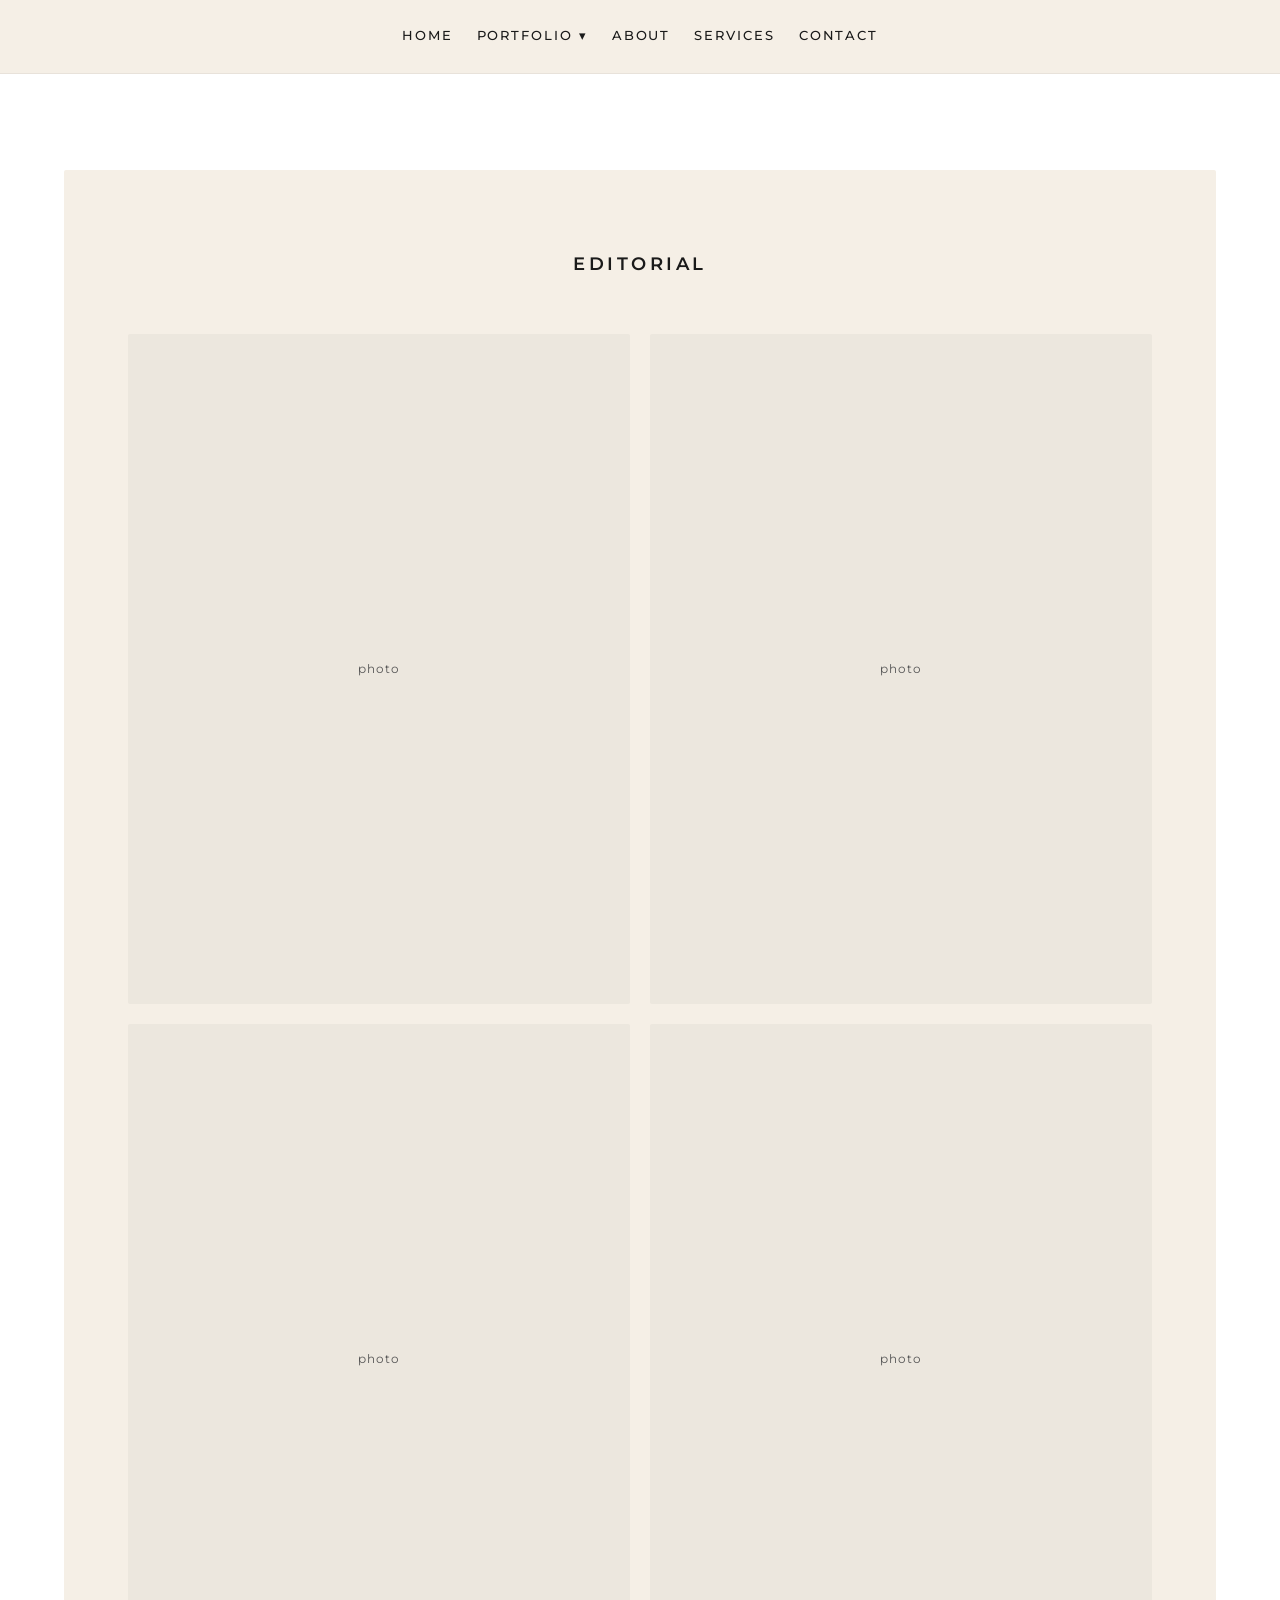
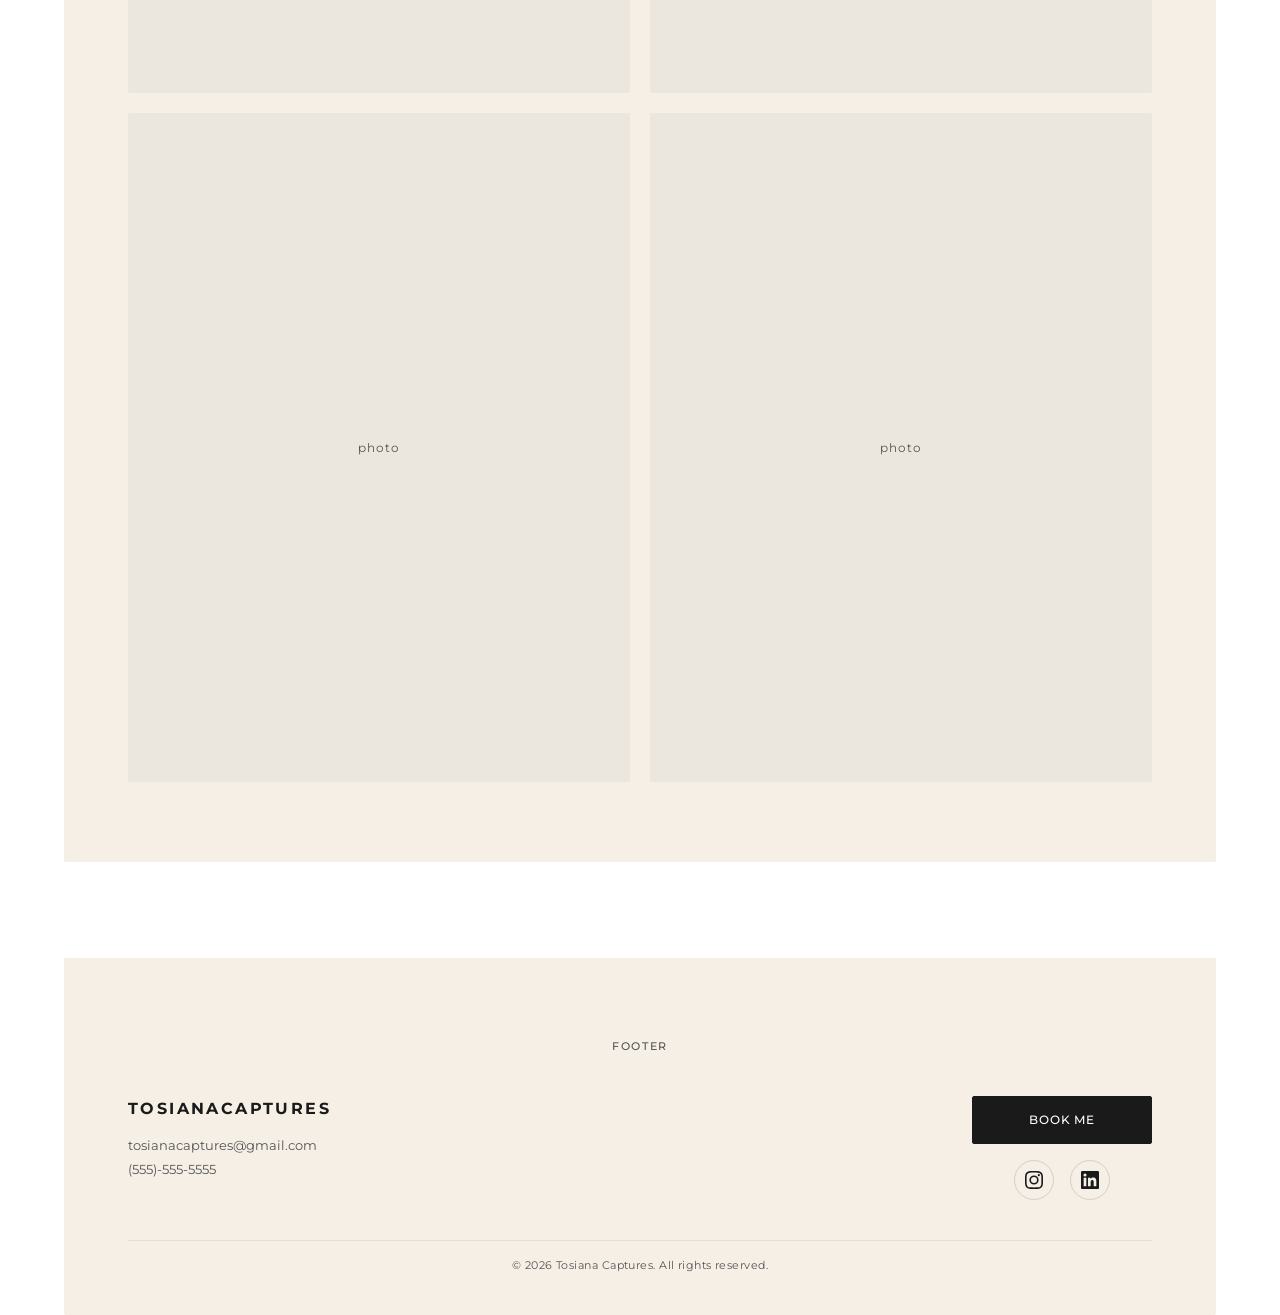
==== editorial.html @ 38234b50 "Split portfolio into category pages and add navigation dropdown" ====
<!DOCTYPE html>
<html lang="en">
<head>
  <meta charset="UTF-8">
  <meta name="viewport" content="width=device-width, initial-scale=1.0">
  <title>Editorial Portfolio — Tosiana Captures</title>
  <link rel="preconnect" href="https://fonts.googleapis.com">
  <link rel="preconnect" href="https://fonts.gstatic.com" crossorigin>
  <link href="https://fonts.googleapis.com/css2?family=Montserrat:wght@300;400;500;600;700&display=swap" rel="stylesheet">
  <link rel="stylesheet" href="styles.css?v=portfolio-pages-1">
  <script src="navigation.js" defer></script>
</head>
<body>

  <!-- Navigation -->
  <nav class="navbar" id="navbar">
    <div class="navbar__inner">
      <button class="navbar__toggle" aria-label="Toggle menu" onclick="document.querySelector('.navbar__links').classList.toggle('is-open')">
        <span></span>
        <span></span>
        <span></span>
      </button>
      <div class="navbar__links">
        <a href="index.html" class="navbar__link">Home</a>
        <div class="navbar__dropdown">
          <button class="navbar__link navbar__portfolio-toggle" type="button" aria-expanded="false" aria-controls="portfolio-menu">Portfolio <span aria-hidden="true">▾</span></button>
          <div class="navbar__submenu" id="portfolio-menu">
            <a href="grad.html">Grad</a>
            <a href="editorial.html" aria-current="page">Editorial</a>
            <a href="events.html">Events</a>
          </div>
        </div>
        <a href="index.html#about" class="navbar__link">About</a>
        <a href="services.html" class="navbar__link">Services</a>
        <a href="index.html#contact" class="navbar__link">Contact</a>
      </div>
    </div>
  </nav>

  <main>
  <!-- Editorial -->
  <section class="section" id="editorial">
    <h2 class="section__title">Editorial</h2>
    <div class="portfolio__grid">
      <div class="portfolio__item">
        <div class="portfolio__placeholder">photo</div>
        <div class="portfolio__overlay">
          <span class="portfolio__overlay-text">View</span>
        </div>
      </div>
      <div class="portfolio__item">
        <div class="portfolio__placeholder">photo</div>
        <div class="portfolio__overlay">
          <span class="portfolio__overlay-text">View</span>
        </div>
      </div>
      <div class="portfolio__item">
        <div class="portfolio__placeholder">photo</div>
        <div class="portfolio__overlay">
          <span class="portfolio__overlay-text">View</span>
        </div>
      </div>
      <div class="portfolio__item">
        <div class="portfolio__placeholder">photo</div>
        <div class="portfolio__overlay">
          <span class="portfolio__overlay-text">View</span>
        </div>
      </div>
      <div class="portfolio__item">
        <div class="portfolio__placeholder">photo</div>
        <div class="portfolio__overlay">
          <span class="portfolio__overlay-text">View</span>
        </div>
      </div>
      <div class="portfolio__item">
        <div class="portfolio__placeholder">photo</div>
        <div class="portfolio__overlay">
          <span class="portfolio__overlay-text">View</span>
        </div>
      </div>
    </div>
  </section>
  </main>

  <!-- Footer -->
  <footer class="footer" id="contact">
    <p class="footer__label">Footer</p>
    <div class="footer__inner">
      <div class="footer__brand">
        <h2>TosianaCaptures</h2>
        <p><a href="mailto:tosianacaptures@gmail.com">tosianacaptures@gmail.com</a></p>
        <p><a href="tel:+15555555555">(555)-555-5555</a></p>
      </div>
      <div class="footer__actions">
        <a class="button booking__button" href="https://cal.com/tosiana-mpanu-mpanu-9acbar">Book Me</a>
        <div class="footer__social">
          <a href="#" aria-label="Instagram">
            <svg viewBox="0 0 24 24" xmlns="http://www.w3.org/2000/svg">
              <path d="M12 2.163c3.204 0 3.584.012 4.85.07 3.252.148 4.771 1.691 4.919 4.919.058 1.265.069 1.645.069 4.849 0 3.205-.012 3.584-.069 4.849-.149 3.225-1.664 4.771-4.919 4.919-1.266.058-1.644.07-4.85.07-3.204 0-3.584-.012-4.849-.07-3.26-.149-4.771-1.699-4.919-4.92-.058-1.265-.07-1.644-.07-4.849 0-3.204.013-3.583.07-4.849.149-3.227 1.664-4.771 4.919-4.919 1.266-.057 1.645-.069 4.849-.069zM12 0C8.741 0 8.333.014 7.053.072 2.695.272.273 2.69.073 7.052.014 8.333 0 8.741 0 12c0 3.259.014 3.668.072 4.948.2 4.358 2.618 6.78 6.98 6.98C8.333 23.986 8.741 24 12 24c3.259 0 3.668-.014 4.948-.072 4.354-.2 6.782-2.618 6.979-6.98.059-1.28.073-1.689.073-4.948 0-3.259-.014-3.667-.072-4.947-.196-4.354-2.617-6.78-6.979-6.98C15.668.014 15.259 0 12 0zm0 5.838a6.162 6.162 0 100 12.324 6.162 6.162 0 000-12.324zM12 16a4 4 0 110-8 4 4 0 010 8zm6.406-11.845a1.44 1.44 0 100 2.881 1.44 1.44 0 000-2.881z"/>
            </svg>
          </a>
          <a href="#" aria-label="LinkedIn">
            <svg viewBox="0 0 24 24" xmlns="http://www.w3.org/2000/svg">
              <path d="M20.447 20.452h-3.554v-5.569c0-1.328-.027-3.037-1.852-3.037-1.853 0-2.136 1.445-2.136 2.939v5.667H9.351V9h3.414v1.561h.046c.477-.9 1.637-1.85 3.37-1.85 3.601 0 4.267 2.37 4.267 5.455v6.286zM5.337 7.433a2.062 2.062 0 01-2.063-2.065 2.064 2.064 0 112.063 2.065zm1.782 13.019H3.555V9h3.564v11.452zM22.225 0H1.771C.792 0 0 .774 0 1.729v20.542C0 23.227.792 24 1.771 24h20.451C23.2 24 24 23.227 24 22.271V1.729C24 .774 23.2 0 22.222 0h.003z"/>
            </svg>
          </a>
        </div>
      </div>
    </div>
    <div class="footer__bottom">
      <p>&copy; 2026 Tosiana Captures. All rights reserved.</p>
    </div>
  </footer>

</body>
</html>
---- styles.css ----
*, *::before, *::after {
  margin: 0;
  padding: 0;
  box-sizing: border-box;
}

:root {
  --bg-white: #FFFFFF;
  --bg-warm: #F5EFE6;
  --text-primary: #1A1A1A;
  --text-secondary: #555555;

  /* 8px-based spacing scale in rem for accessibility */
  --spacing-xs: 0.5rem;    /* 8px */
  --spacing-sm: 1rem;      /* 16px */
  --spacing-md: 1.5rem;    /* 24px */
  --spacing-lg: 2.5rem;    /* 40px */
  --spacing-xl: 5rem;      /* 80px — section internal padding */
  --spacing-2xl: 6rem;     /* 96px — between-section gap */
  --spacing-3xl: 8rem;     /* 128px — hero-level breathing room */

  --max-width: 1200px;
  --container-pad: 5%;     /* responsive horizontal gutter */
  --radius: 2px;
}

html {
  scroll-behavior: smooth;
}

body {
  font-family: 'Montserrat', sans-serif;
  color: var(--text-primary);
  background-color: var(--bg-white);
  line-height: 1.6;
  -webkit-font-smoothing: antialiased;
}

img, svg, video {
  max-width: 100%;
  display: block;
}

/* ── Navigation ── */

.navbar {
  position: sticky;
  top: 0;
  z-index: 100;
  background-color: var(--bg-warm);
  border-bottom: 1px solid rgba(26, 26, 26, 0.06);
}

.navbar__inner {
  max-width: var(--max-width);
  margin: 0 auto;
  padding: 1.25rem var(--container-pad);
  display: flex;
  align-items: center;
  justify-content: center;
  gap: 3rem;
}

.navbar__link {
  font-family: 'Montserrat', sans-serif;
  font-size: 0.8rem;
  font-weight: 500;
  letter-spacing: 0.15em;
  text-transform: uppercase;
  text-decoration: none;
  color: var(--text-primary);
  padding: 0.5em 0;
  position: relative;
  transition: opacity 0.3s ease;
}

.navbar__link::after {
  content: '';
  position: absolute;
  bottom: 0;
  left: 0;
  width: 0;
  height: 1px;
  background-color: var(--text-primary);
  transition: width 0.3s ease;
}

.navbar__link:hover::after {
  width: 100%;
}

.navbar__link:hover {
  opacity: 0.7;
}

.navbar__dropdown {
  position: relative;
}

.navbar__portfolio-toggle {
  background: none;
  border: 0;
  cursor: pointer;
  line-height: inherit;
}

.navbar__submenu {
  display: none;
  position: absolute;
  top: 100%;
  left: -1rem;
  min-width: 180px;
  padding: 0.5rem;
  background: var(--bg-warm);
  border: 1px solid rgba(26, 26, 26, 0.06);
  box-shadow: 0 8px 16px rgba(26, 26, 26, 0.08);
}

.navbar__dropdown:has([aria-expanded="true"]) .navbar__submenu {
  display: flex;
  flex-direction: column;
}

.navbar__submenu a,
.portfolio-categories a {
  display: block;
  padding: 0.75rem 1rem;
  color: var(--text-primary);
  text-decoration: none;
  font-size: 0.8rem;
  letter-spacing: 0.15em;
  text-transform: uppercase;
}

.navbar__submenu a:hover,
.navbar__submenu a:focus-visible,
.navbar__submenu a[aria-current="page"],
.portfolio-categories a:hover {
  background: var(--bg-white);
}

.portfolio-categories {
  display: flex;
  flex-wrap: wrap;
  justify-content: center;
  gap: 1rem;
}

.portfolio-categories a {
  border: 1px solid var(--text-secondary);
}

@media (max-width: 768px) {
  .navbar__submenu {
    position: static;
    box-shadow: none;
    border: 0;
    padding-left: 1rem;
  }
}

.navbar__toggle {
  display: none;
  background: none;
  border: none;
  cursor: pointer;
  padding: var(--spacing-xs);
}

.navbar__toggle span {
  display: block;
  width: 24px;
  height: 2px;
  background-color: var(--text-primary);
  margin: 5px 0;
  transition: transform 0.3s ease, opacity 0.3s ease;
}

/* ── Page Header ── */

.page-header {
  max-width: var(--max-width);
  width: 90%;
  margin: 0 auto;
  padding: var(--spacing-3xl) var(--container-pad) var(--spacing-lg);
  text-align: center;
}

.page-header__title {
  font-family: 'Montserrat', sans-serif;
  font-size: 2rem;
  font-weight: 700;
  letter-spacing: 0.2em;
  text-transform: uppercase;
  color: var(--text-primary);
}

/* ── Section Shared ── */

.section {
  background-color: var(--bg-warm);
  padding: var(--spacing-xl) var(--container-pad);
  margin: var(--spacing-2xl) auto;
  max-width: var(--max-width);
  width: 90%;
  border-radius: var(--radius);
}

.section:first-of-type {
  margin-top: var(--spacing-2xl);
}

.section__title {
  font-family: 'Montserrat', sans-serif;
  font-size: 1.1rem;
  font-weight: 600;
  letter-spacing: 0.2em;
  text-transform: uppercase;
  text-align: center;
  margin-bottom: 3.5rem;
  color: var(--text-primary);
}

/* ── Portfolio ── */

.portfolio__grid {
  display: grid;
  grid-template-columns: repeat(2, 1fr);
  gap: 1.25rem;
}

.portfolio__item {
  position: relative;
  aspect-ratio: 3 / 4;
  background-color: rgba(26, 26, 26, 0.04);
  border-radius: var(--radius);
  overflow: hidden;
  cursor: pointer;
  transition: transform 0.3s ease, box-shadow 0.3s ease;
}

.portfolio__item:hover {
  transform: translateY(-4px);
  box-shadow: 0 12px 32px rgba(26, 26, 26, 0.1);
}

.portfolio__placeholder {
  width: 100%;
  height: 100%;
  display: flex;
  align-items: center;
  justify-content: center;
  font-family: 'Montserrat', sans-serif;
  font-size: 0.75rem;
  font-weight: 400;
  letter-spacing: 0.08em;
  color: var(--text-secondary);
  text-transform: lowercase;
}

.portfolio__item img {
  width: 100%;
  height: 100%;
  object-fit: cover;
  display: block;
}

.portfolio__overlay {
  position: absolute;
  inset: 0;
  background: linear-gradient(to top, rgba(26, 26, 26, 0.5) 0%, transparent 50%);
  opacity: 0;
  transition: opacity 0.3s ease;
  display: flex;
  align-items: flex-end;
  padding: var(--spacing-md);
}

.portfolio__item:hover .portfolio__overlay {
  opacity: 1;
}

.portfolio__overlay-text {
  font-family: 'Montserrat', sans-serif;
  font-size: 0.7rem;
  font-weight: 500;
  letter-spacing: 0.12em;
  text-transform: uppercase;
  color: #FFFFFF;
}

/* ── About ── */

.about__content {
  display: grid;
  grid-template-columns: minmax(0, 1fr);
  gap: var(--spacing-lg);
  align-items: center;
  justify-items: center;
  text-align: center;
}

.about__text {
  max-width: 640px;
}

.about__text h3 {
  font-family: 'Montserrat', sans-serif;
  font-size: 1rem;
  font-weight: 600;
  letter-spacing: 0.15em;
  text-transform: uppercase;
  margin-bottom: 1.5em;
  color: var(--text-primary);
}

.about__text p {
  font-family: 'Montserrat', sans-serif;
  font-size: 0.9rem;
  font-weight: 300;
  line-height: 1.9;
  color: var(--text-secondary);
  margin-bottom: 1.25em;
}

.about__text p:last-child {
  margin-bottom: 0;
}

.about__photo {
  min-width: 0;
  width: 100%;
  order: -1;
  display: flex;
  justify-content: center;
  align-items: center;
}

.about__photo-frame {
  width: 280px;
  max-width: 100%;
  aspect-ratio: 1;
  border-radius: 50%;
  background-color: rgba(26, 26, 26, 0.04);
  border: 1px solid rgba(26, 26, 26, 0.08);
  display: flex;
  align-items: center;
  justify-content: center;
  overflow: hidden;
}

.about__photo-frame span {
  font-family: 'Montserrat', sans-serif;
  font-size: 0.75rem;
  font-weight: 400;
  letter-spacing: 0.08em;
  color: var(--text-secondary);
}

.about__photo-frame img {
  width: 100%;
  height: 100%;
  object-fit: cover;
  object-position: 43% center;
}

/* ── Services ── */

.services__grid {
  display: grid;
  grid-template-columns: repeat(3, 1fr);
  gap: var(--spacing-md);
}

.service-card {
  background-color: rgba(255, 255, 255, 0.6);
  border-radius: var(--radius);
  overflow: hidden;
  transition: transform 0.3s ease, box-shadow 0.3s ease;
}

.service-card:hover {
  transform: translateY(-4px);
  box-shadow: 0 8px 24px rgba(26, 26, 26, 0.08);
}

.service-card__image {
  width: 100%;
  aspect-ratio: 4 / 5;
  background-color: rgba(26, 26, 26, 0.04);
  display: flex;
  align-items: center;
  justify-content: center;
}

.service-card__image img {
  width: 100%;
  height: 100%;
  object-fit: cover;
  display: block;
}

.service-card__body {
  padding: 1.25rem 1.25rem 1.75rem;
}

.service-card__title {
  font-family: 'Montserrat', sans-serif;
  font-size: 0.75rem;
  font-weight: 600;
  letter-spacing: 0.12em;
  text-transform: uppercase;
  color: var(--text-primary);
  margin-bottom: 0.6em;
}

.service-card__desc {
  font-family: 'Montserrat', sans-serif;
  font-size: 0.78rem;
  font-weight: 300;
  line-height: 1.7;
  color: var(--text-secondary);
}

/* ── Footer ── */

.footer {
  background-color: var(--bg-warm);
  margin: var(--spacing-2xl) auto 0;
  padding: var(--spacing-xl) var(--container-pad) var(--spacing-lg);
  max-width: var(--max-width);
  width: 90%;
  border-radius: var(--radius);
}

.footer__label {
  font-family: 'Montserrat', sans-serif;
  font-size: 0.7rem;
  font-weight: 500;
  letter-spacing: 0.15em;
  text-transform: uppercase;
  text-align: center;
  color: var(--text-secondary);
  margin-bottom: var(--spacing-lg);
}

.footer__inner {
  display: flex;
  justify-content: space-between;
  align-items: flex-start;
  flex-wrap: wrap;
  gap: var(--spacing-lg);
}

.footer__brand h2 {
  font-family: 'Montserrat', sans-serif;
  font-size: 1rem;
  font-weight: 700;
  letter-spacing: 0.15em;
  text-transform: uppercase;
  color: var(--text-primary);
  margin-bottom: 0.75em;
}

.footer__brand p {
  font-family: 'Montserrat', sans-serif;
  font-size: 0.8rem;
  font-weight: 400;
  color: var(--text-secondary);
  line-height: 1.9;
}

.footer__brand a {
  color: var(--text-secondary);
  text-decoration: none;
  transition: color 0.3s ease;
}

.footer__brand a:hover {
  color: var(--text-primary);
}

.footer__actions {
  display: flex;
  flex-direction: column;
  align-items: center;
  gap: var(--spacing-sm);
}

.footer__social {
  display: flex;
  gap: var(--spacing-sm);
  align-items: center;
}

.footer__social a {
  display: flex;
  align-items: center;
  justify-content: center;
  width: 2.5rem;
  height: 2.5rem;
  border-radius: 50%;
  border: 1px solid rgba(26, 26, 26, 0.15);
  color: var(--text-primary);
  text-decoration: none;
  transition: background-color 0.3s ease, border-color 0.3s ease;
}

.footer__social a:hover {
  background-color: rgba(26, 26, 26, 0.06);
  border-color: rgba(26, 26, 26, 0.3);
}

.footer__social svg {
  width: 1.125rem;
  height: 1.125rem;
  fill: var(--text-primary);
}

.footer__bottom {
  text-align: center;
  margin-top: var(--spacing-lg);
  padding-top: var(--spacing-sm);
  border-top: 1px solid rgba(26, 26, 26, 0.08);
}

.footer__bottom p {
  font-family: 'Montserrat', sans-serif;
  font-size: 0.7rem;
  font-weight: 400;
  color: var(--text-secondary);
  letter-spacing: 0.04em;
}

/* Pricing uses the shared service-card shell and existing design tokens. */
.pricing-intro {
  max-width: 640px;
  margin: var(--spacing-md) auto 0;
  color: var(--text-secondary);
}

.pricing-grid {
  display: grid;
  grid-template-columns: repeat(2, minmax(0, 1fr));
  gap: var(--spacing-md);
}

.pricing-card {
  display: flex;
  flex-direction: column;
  min-width: 0;
  padding: var(--spacing-lg);
  overflow-wrap: anywhere;
}

.pricing-card__photo {
  display: block;
  width: 100%;
  height: auto;
  border-radius: var(--radius);
  margin-bottom: var(--spacing-md);
}

.pricing-card__title {
  font-size: 0.95rem;
}

#headshots .pricing-grid {
  grid-template-columns: minmax(0, 1fr);
  justify-items: center;
}

#headshots .pricing-card {
  width: 100%;
  max-width: 494px;
  text-align: center;
  align-items: center;
}

#headshots .pricing-card__inclusions {
  list-style-position: inside;
  padding-left: 0;
}

.pricing-card__summary {
  display: flex;
  flex-wrap: wrap;
  align-items: baseline;
  gap: var(--spacing-xs) var(--spacing-sm);
  margin: var(--spacing-sm) 0;
}

.pricing-card__price {
  font-size: 1.8rem;
  font-weight: 600;
}

.pricing-card__unit {
  font-size: 1rem;
  font-weight: 500;
}

.pricing-card__duration,
.pricing-card__studio,
.pricing-card__inclusions {
  font-size: 0.9rem;
  color: var(--text-secondary);
}

.pricing-card__description {
  font-size: 0.9rem;
}

.pricing-card__includes-label {
  margin-top: var(--spacing-md);
  font-size: 0.9rem;
  font-weight: 600;
}

.pricing-card__includes-label + .pricing-card__inclusions {
  margin-top: var(--spacing-xs);
}

.pricing-notes p {
  color: var(--text-secondary);
  font-size: 0.9rem;
}

.pricing-notes p + p {
  margin-top: var(--spacing-sm);
}

.pricing-card__inclusions {
  padding-left: 1.25rem;
  margin: var(--spacing-md) 0;
}

.pricing-card__inclusions li + li {
  margin-top: var(--spacing-xs);
}

.pricing-card__studio {
  margin-bottom: var(--spacing-md);
}

.button {
  display: inline-flex;
  align-items: center;
  justify-content: center;
  min-height: 44px;
  padding: 0.85rem 1.1rem;
  border: 1px solid var(--text-primary);
  border-radius: var(--radius);
  color: var(--text-primary);
  background: transparent;
  font: 500 0.75rem/1.5 'Montserrat', sans-serif;
  letter-spacing: 0.08em;
  text-align: center;
  text-decoration: none;
  text-transform: uppercase;
}

.button:hover {
  color: var(--bg-white);
  background: var(--text-primary);
}

.button:focus-visible,
.pricing-page a:focus-visible,
.pricing-page button:focus-visible {
  outline: 2px solid var(--text-primary);
  outline-offset: 4px;
}

.booking__button {
  min-width: 180px;
  min-height: 48px;
  font-family: inherit;
  color: var(--bg-white);
  background: var(--text-primary);
  cursor: pointer;
  transition: background-color 180ms ease, color 180ms ease, transform 180ms ease, box-shadow 180ms ease;
}

.booking__button:hover {
  color: var(--text-primary);
  background: var(--bg-white);
  transform: translateY(-3px);
  box-shadow: 0 8px 20px rgba(26, 26, 26, 0.15);
}

.booking__button:active {
  transform: translateY(0);
}

@media (prefers-reduced-motion: reduce) {
  .booking__button {
    transition: none;
  }

  .booking__button:hover {
    transform: none;
  }
}

.pricing-card__inquiry {
  margin-top: auto;
}

.pricing-page .section,
.pricing-page .footer {
  scroll-margin-top: 6rem;
}

@media (min-width: 769px) {
  .navbar__links {
    display: flex;
    flex-wrap: wrap;
    justify-content: center;
    gap: var(--spacing-md);
  }
}

@media (max-width: 768px) {
  .pricing-grid {
    grid-template-columns: minmax(0, 1fr);
  }

  .pricing-card {
    padding: var(--spacing-md);
  }

  .pricing-page .page-header__title {
    font-size: 1.5rem;
    letter-spacing: 0.12em;
  }
}

/* ── Responsive: Tablet ── */

@media (max-width: 1024px) {
  .services__grid {
    grid-template-columns: repeat(2, 1fr);
  }
}

/* ── Responsive: Mobile ── */

@media (max-width: 768px) {
  :root {
    --spacing-xl: 3.5rem;
    --spacing-2xl: 3.5rem;
  }

  .navbar__inner {
    justify-content: space-between;
    padding: 1rem var(--container-pad);
  }

  .navbar__toggle {
    display: block;
  }

  .navbar__links {
    display: none;
    flex-direction: column;
    position: absolute;
    top: 100%;
    left: 0;
    right: 0;
    background-color: var(--bg-warm);
    padding: var(--spacing-sm) var(--container-pad) var(--spacing-md);
    border-bottom: 1px solid rgba(26, 26, 26, 0.06);
    gap: 0.25rem;
  }

  .navbar__links.is-open {
    display: flex;
  }

  .navbar__link {
    padding: 0.6em 0;
  }

  .section {
    width: 92%;
  }

  .section__title {
    margin-bottom: 2.5rem;
  }

  .portfolio__grid {
    grid-template-columns: repeat(2, 1fr);
    gap: 0.75rem;
  }

  .about__content {
    grid-template-columns: minmax(0, 1fr);
    text-align: center;
    gap: var(--spacing-lg);
  }

  .about__photo {
    order: -1;
  }

  .about__photo-frame {
    width: 220px;
  }

  .services__grid {
    grid-template-columns: repeat(2, 1fr);
    gap: var(--spacing-sm);
  }

  .footer {
    width: 92%;
  }

  .footer__inner {
    flex-direction: column;
    align-items: center;
    text-align: center;
  }
}

/* ── Responsive: Small Mobile ── */

@media (max-width: 480px) {
  :root {
    --spacing-xl: 2.5rem;
    --spacing-2xl: 2.5rem;
  }

  .section {
    width: 95%;
  }

  .footer {
    width: 95%;
  }

  .section__title {
    margin-bottom: 2rem;
  }

  .portfolio__grid {
    grid-template-columns: 1fr 1fr;
    gap: 0.5rem;
  }

  .services__grid {
    grid-template-columns: 1fr;
  }

  .service-card__body {
    padding: 1rem 1rem 1.25rem;
  }
}
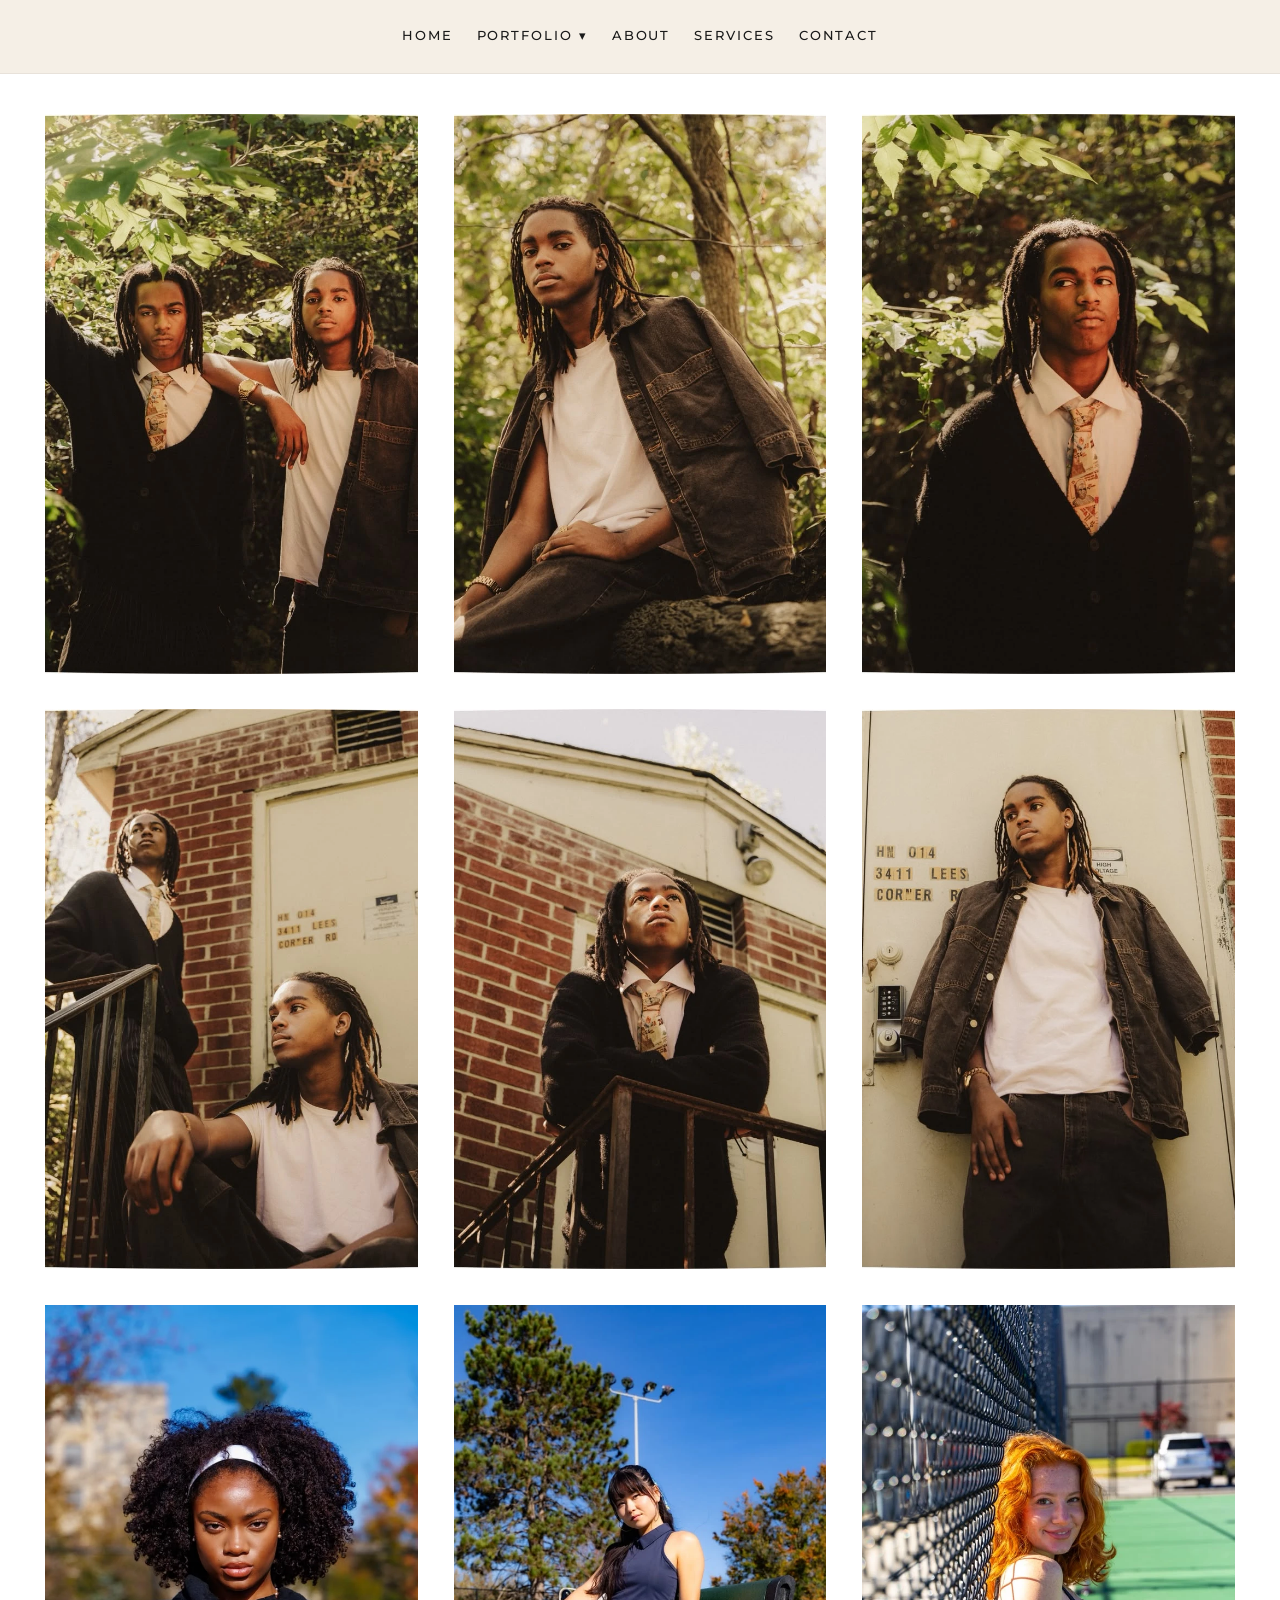
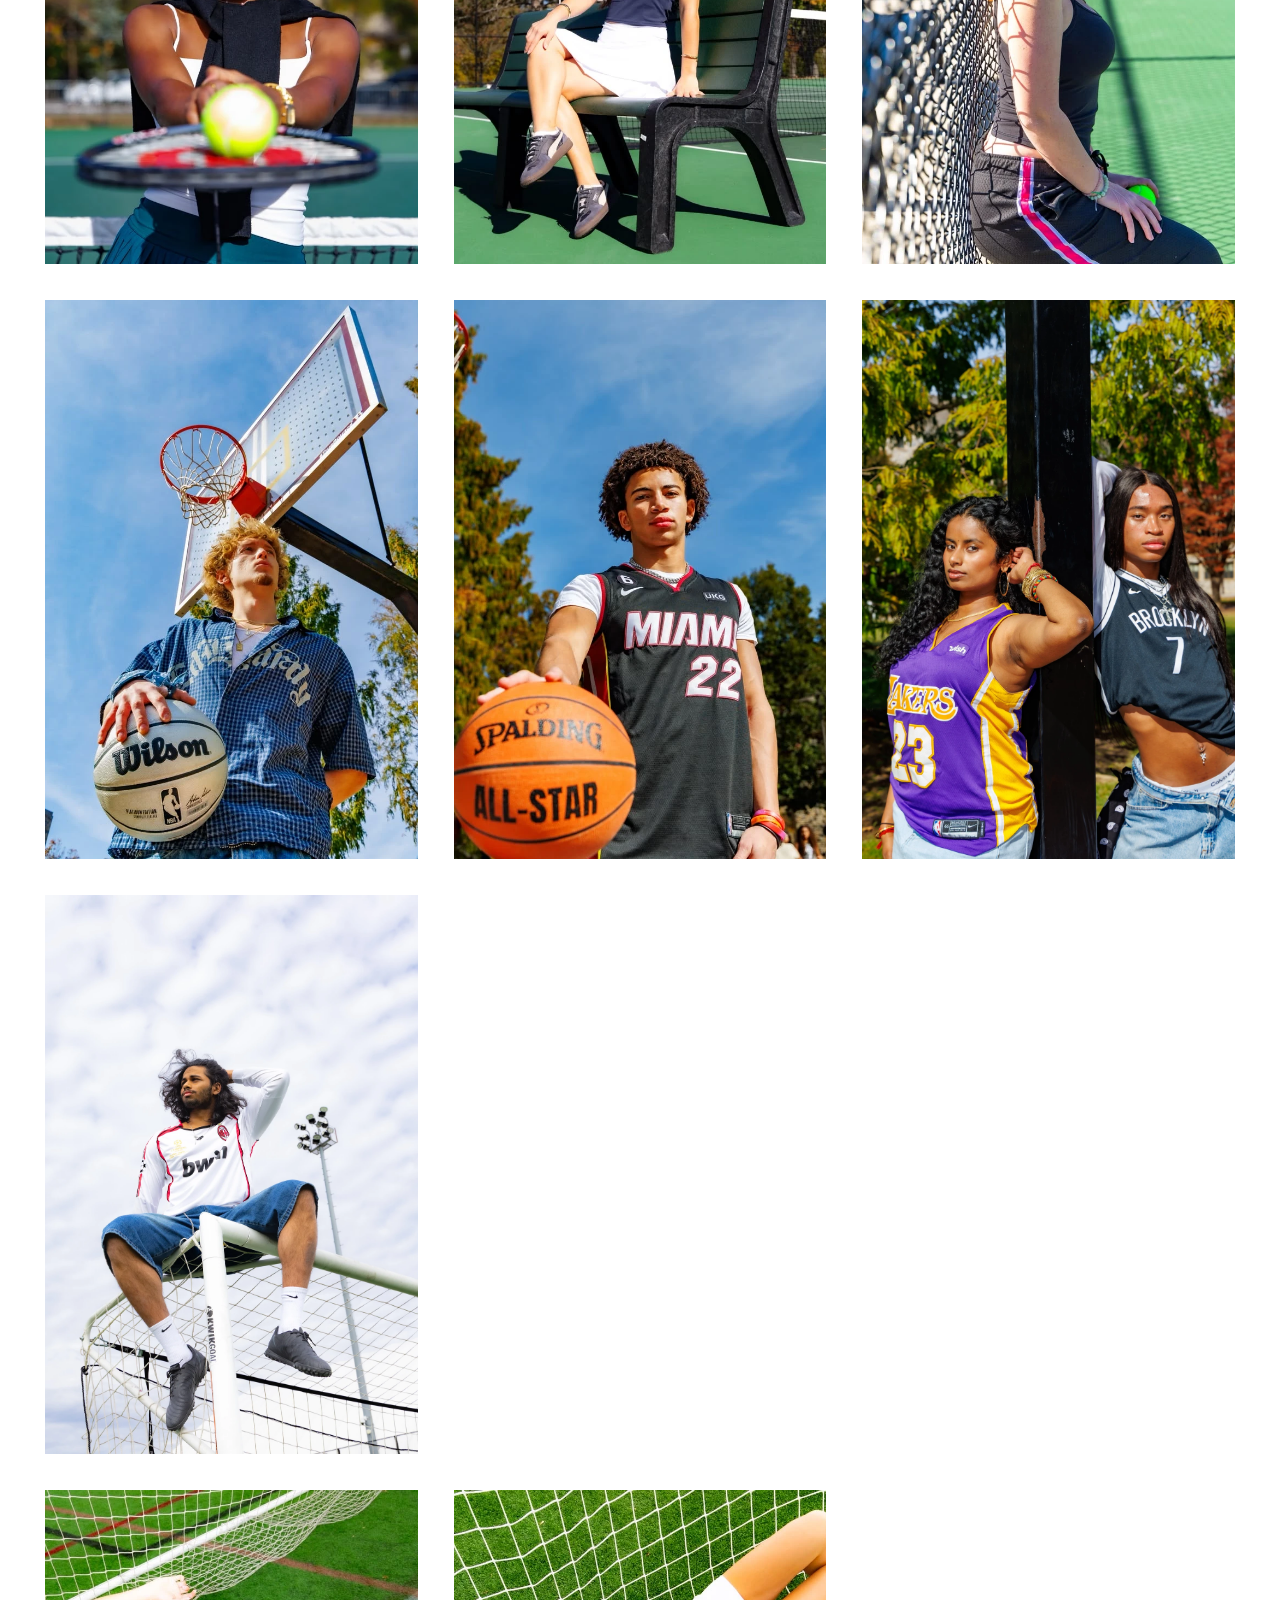
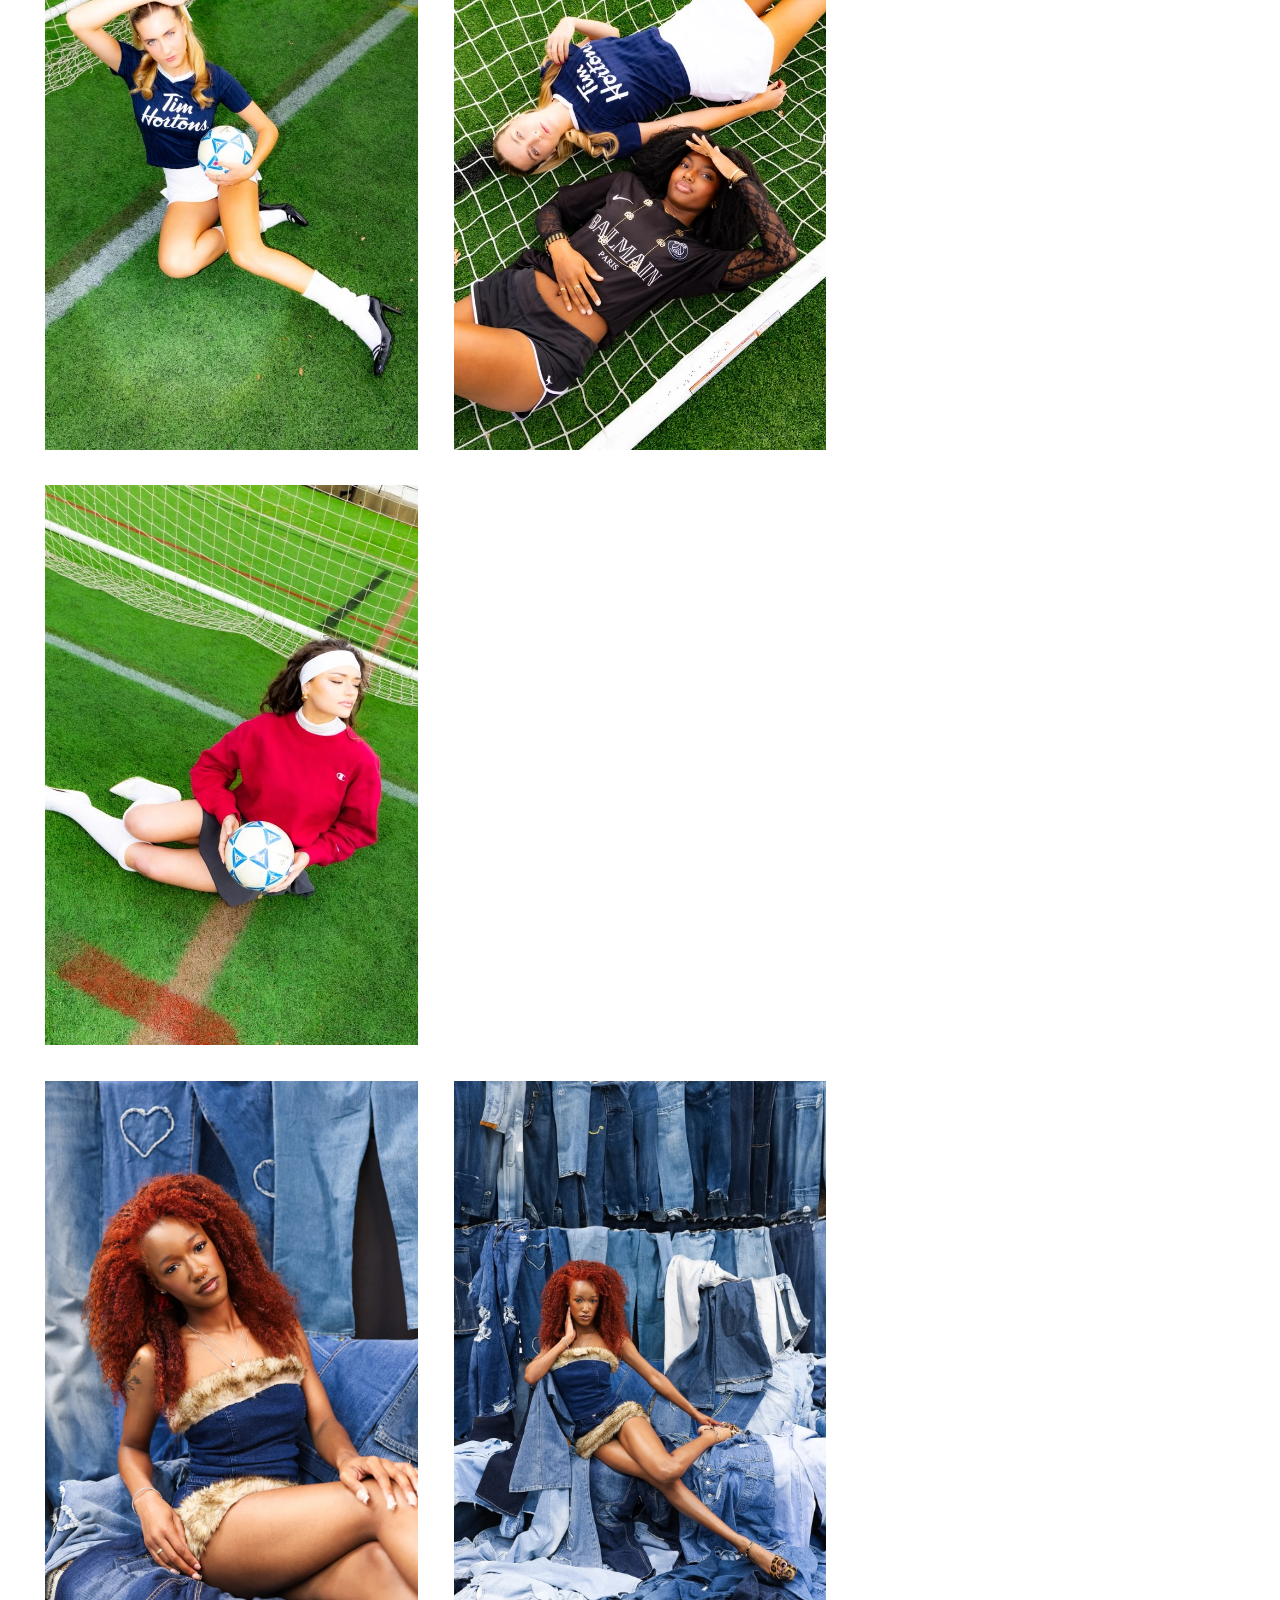
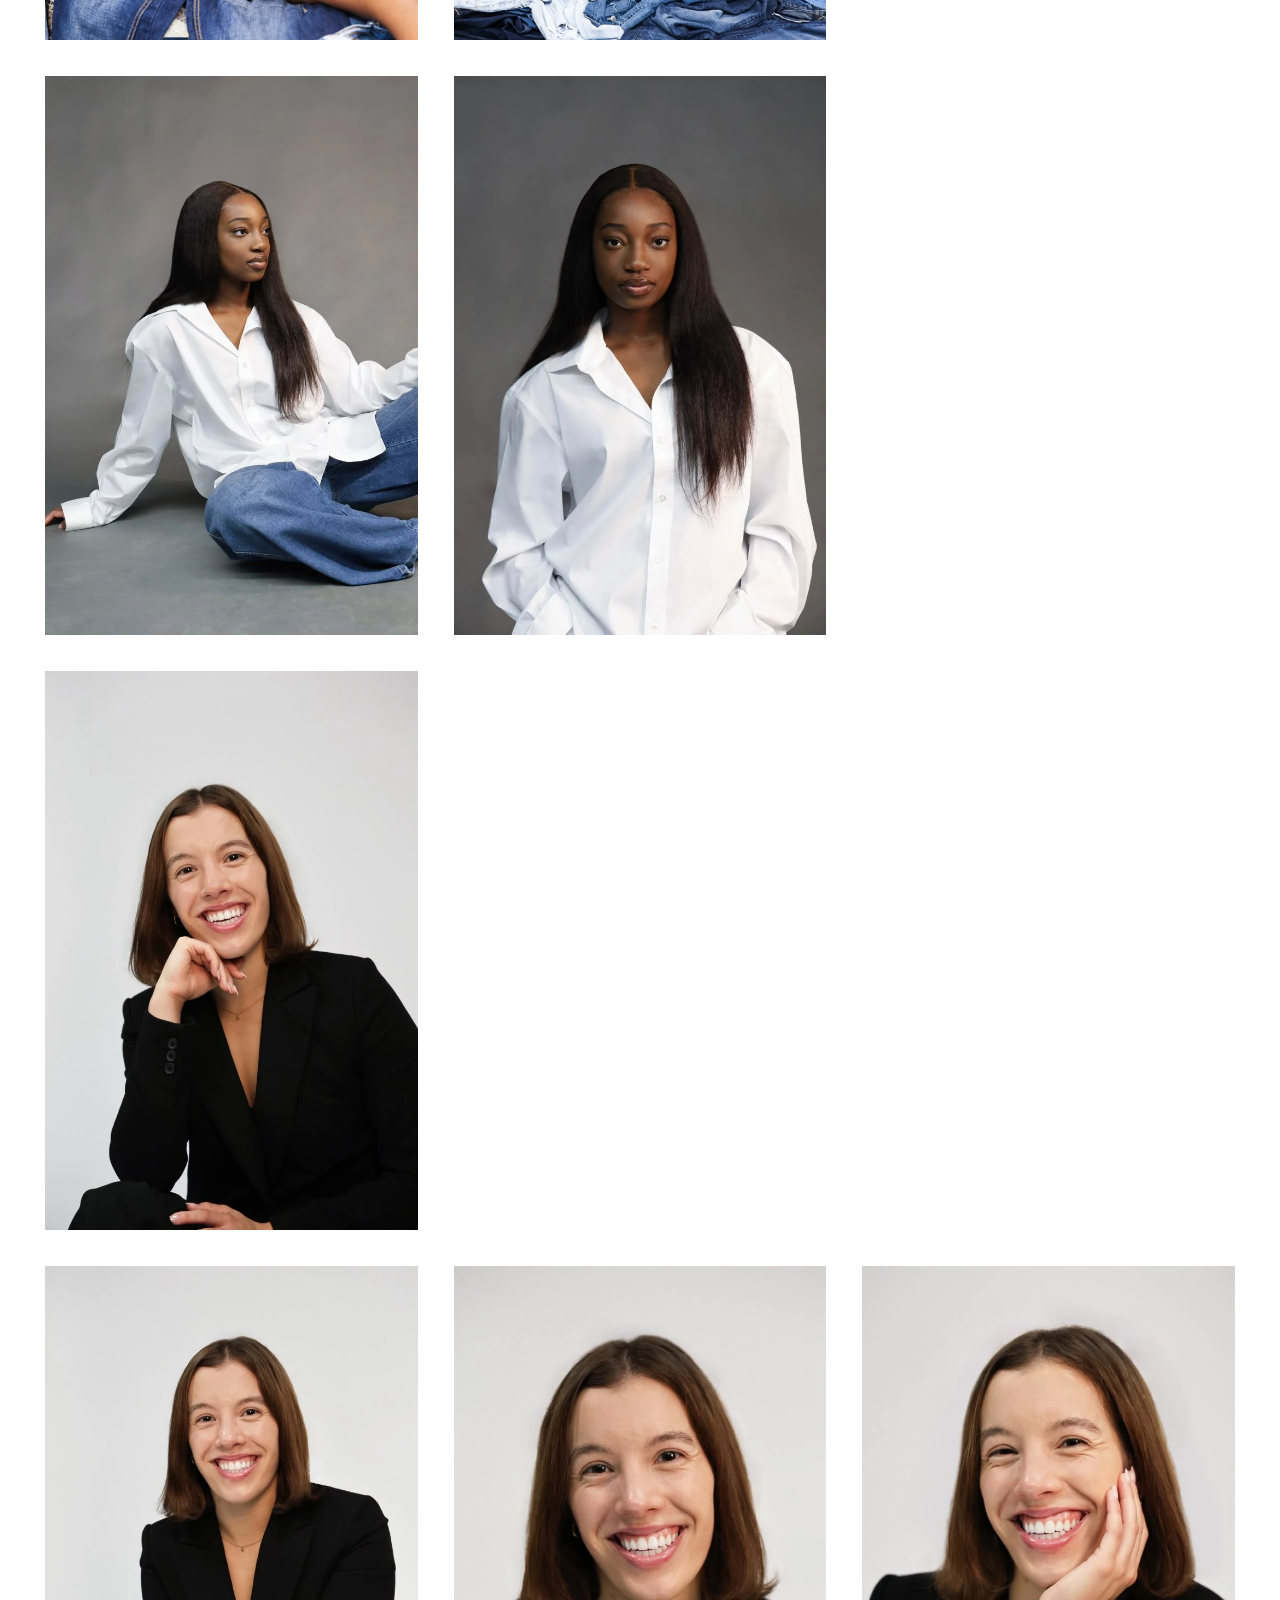
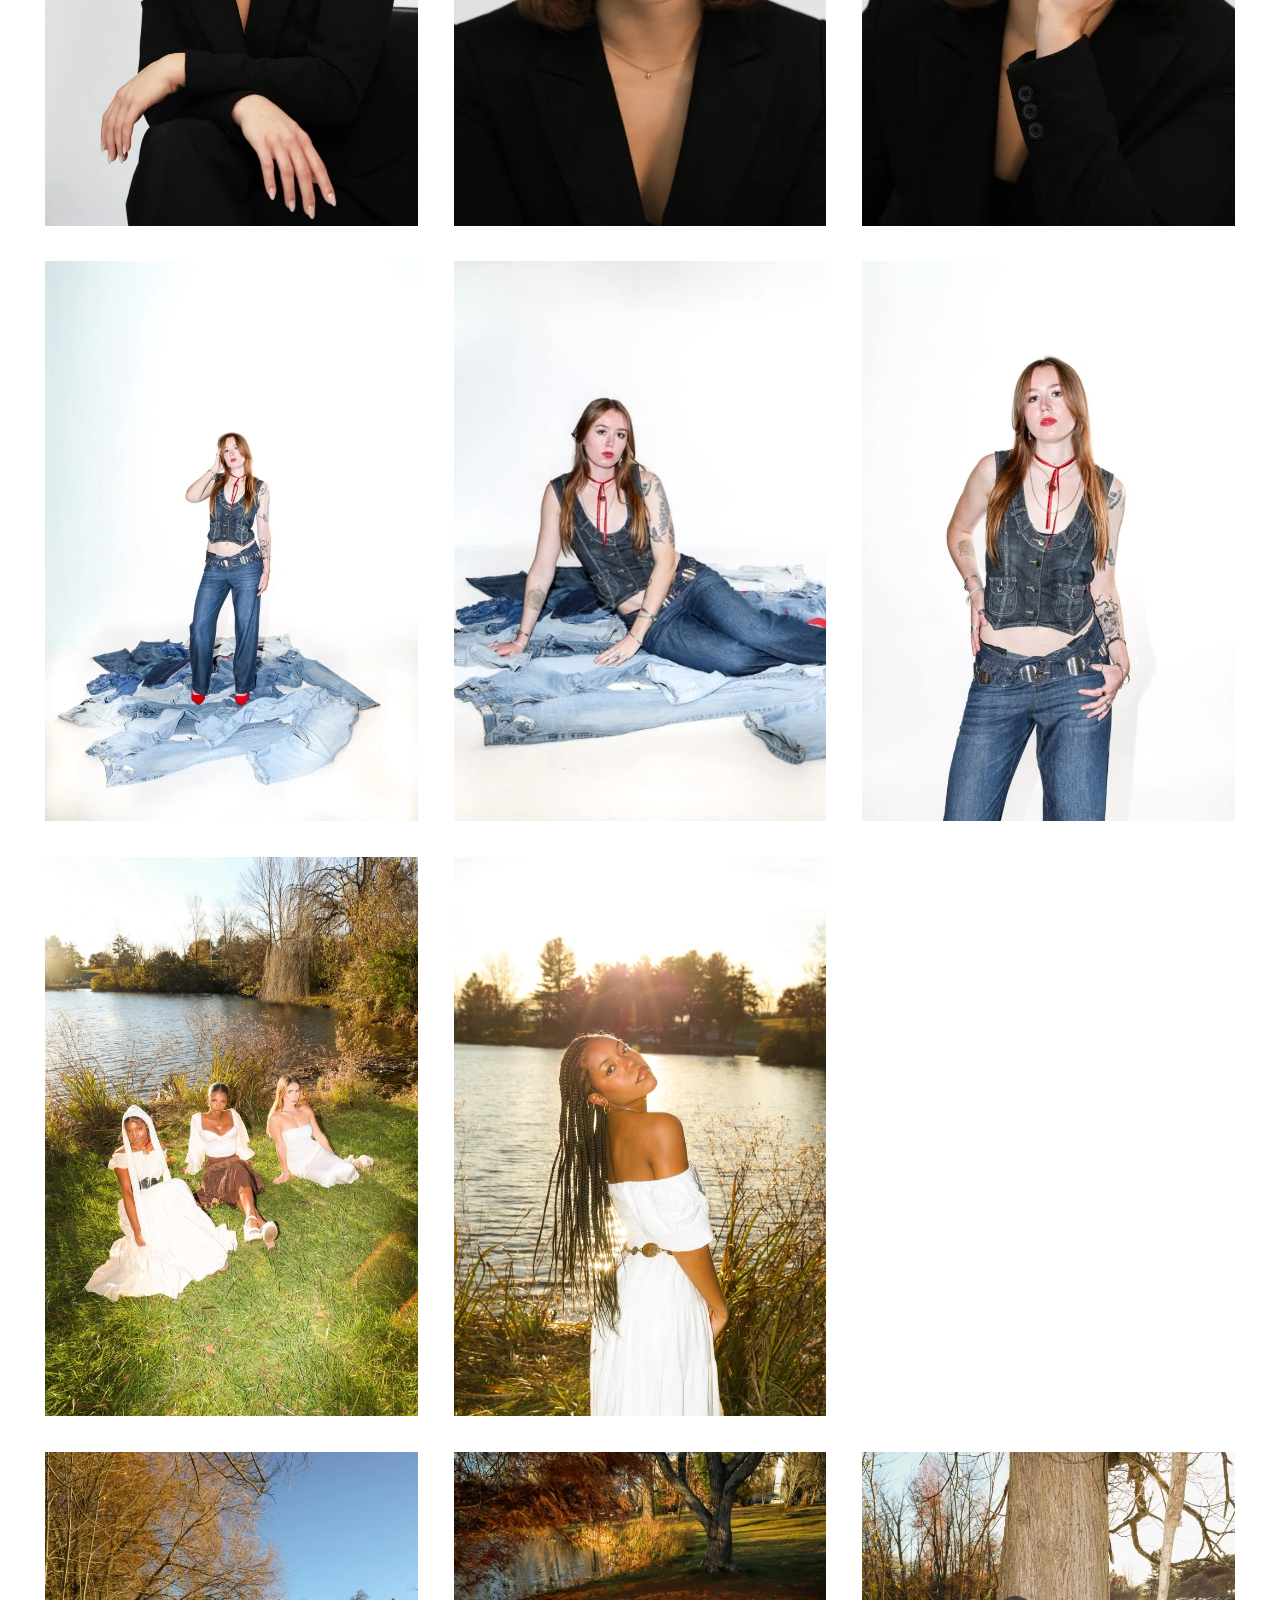
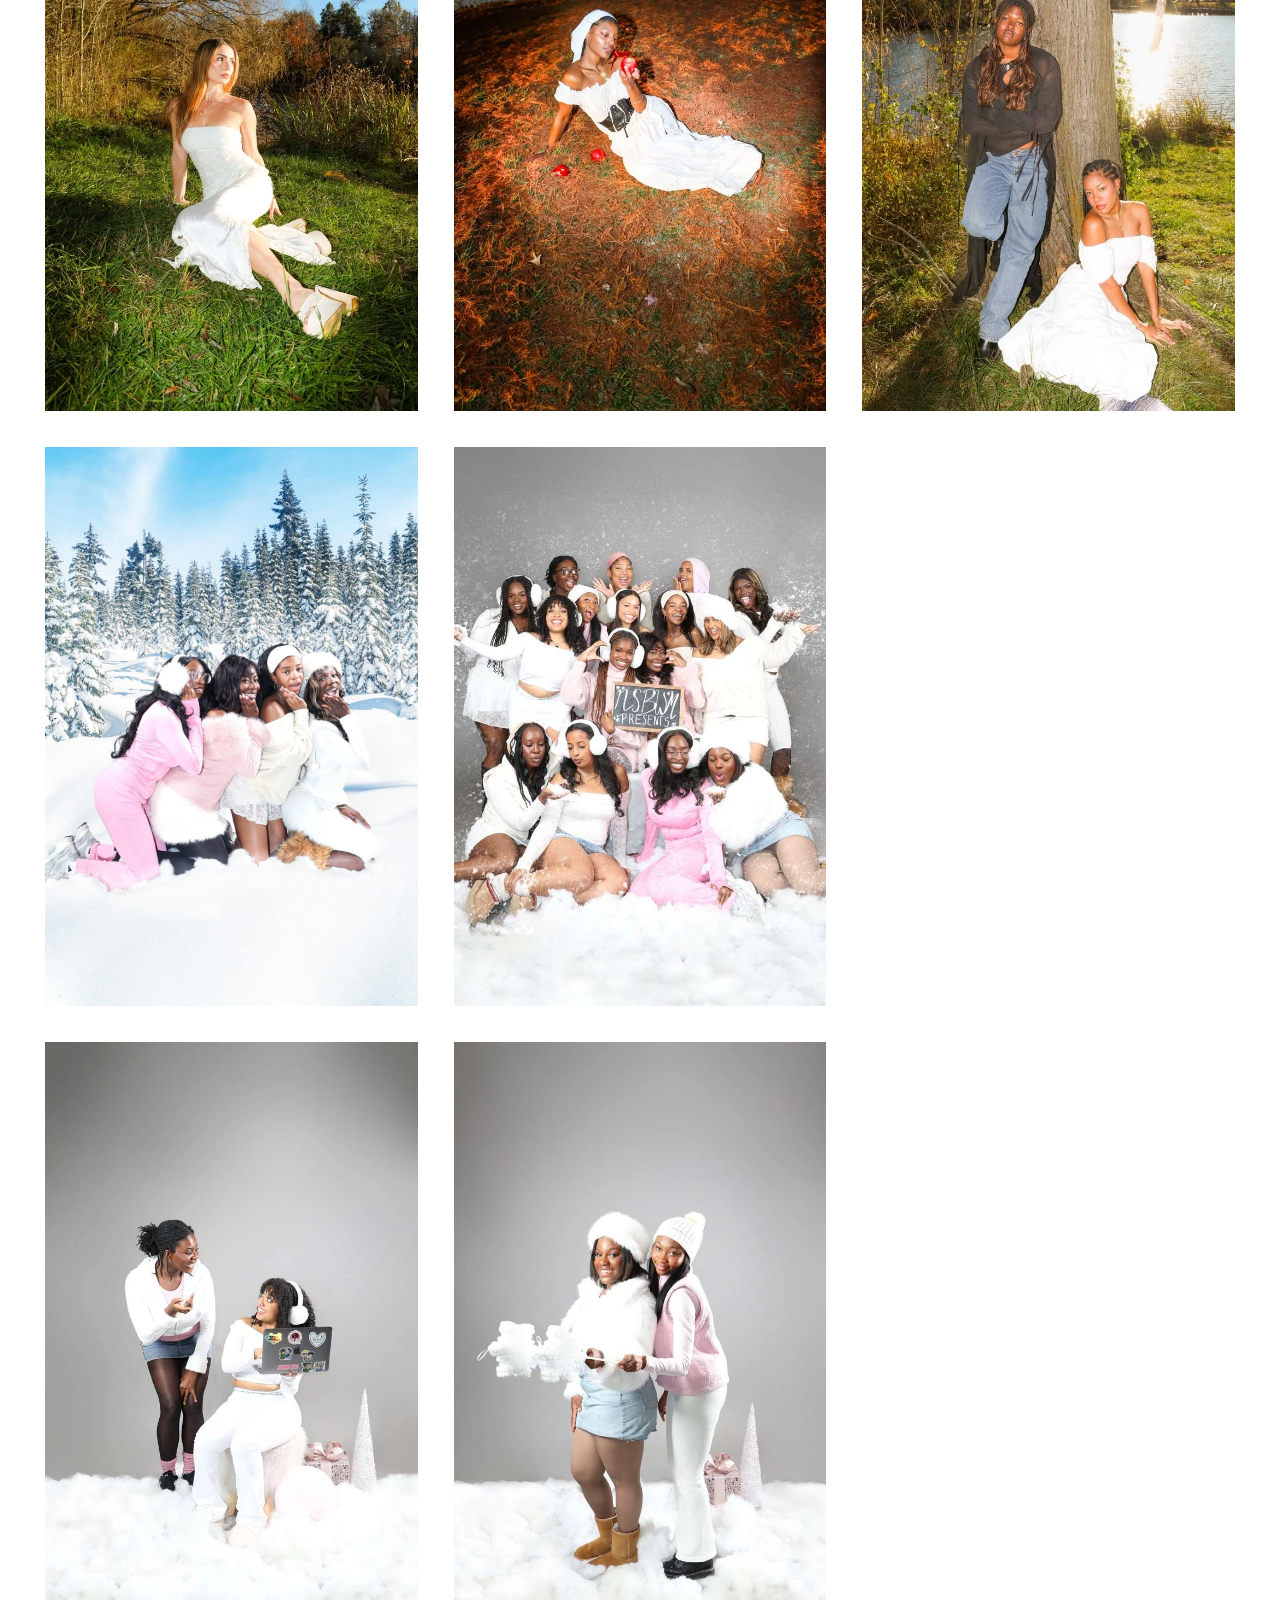
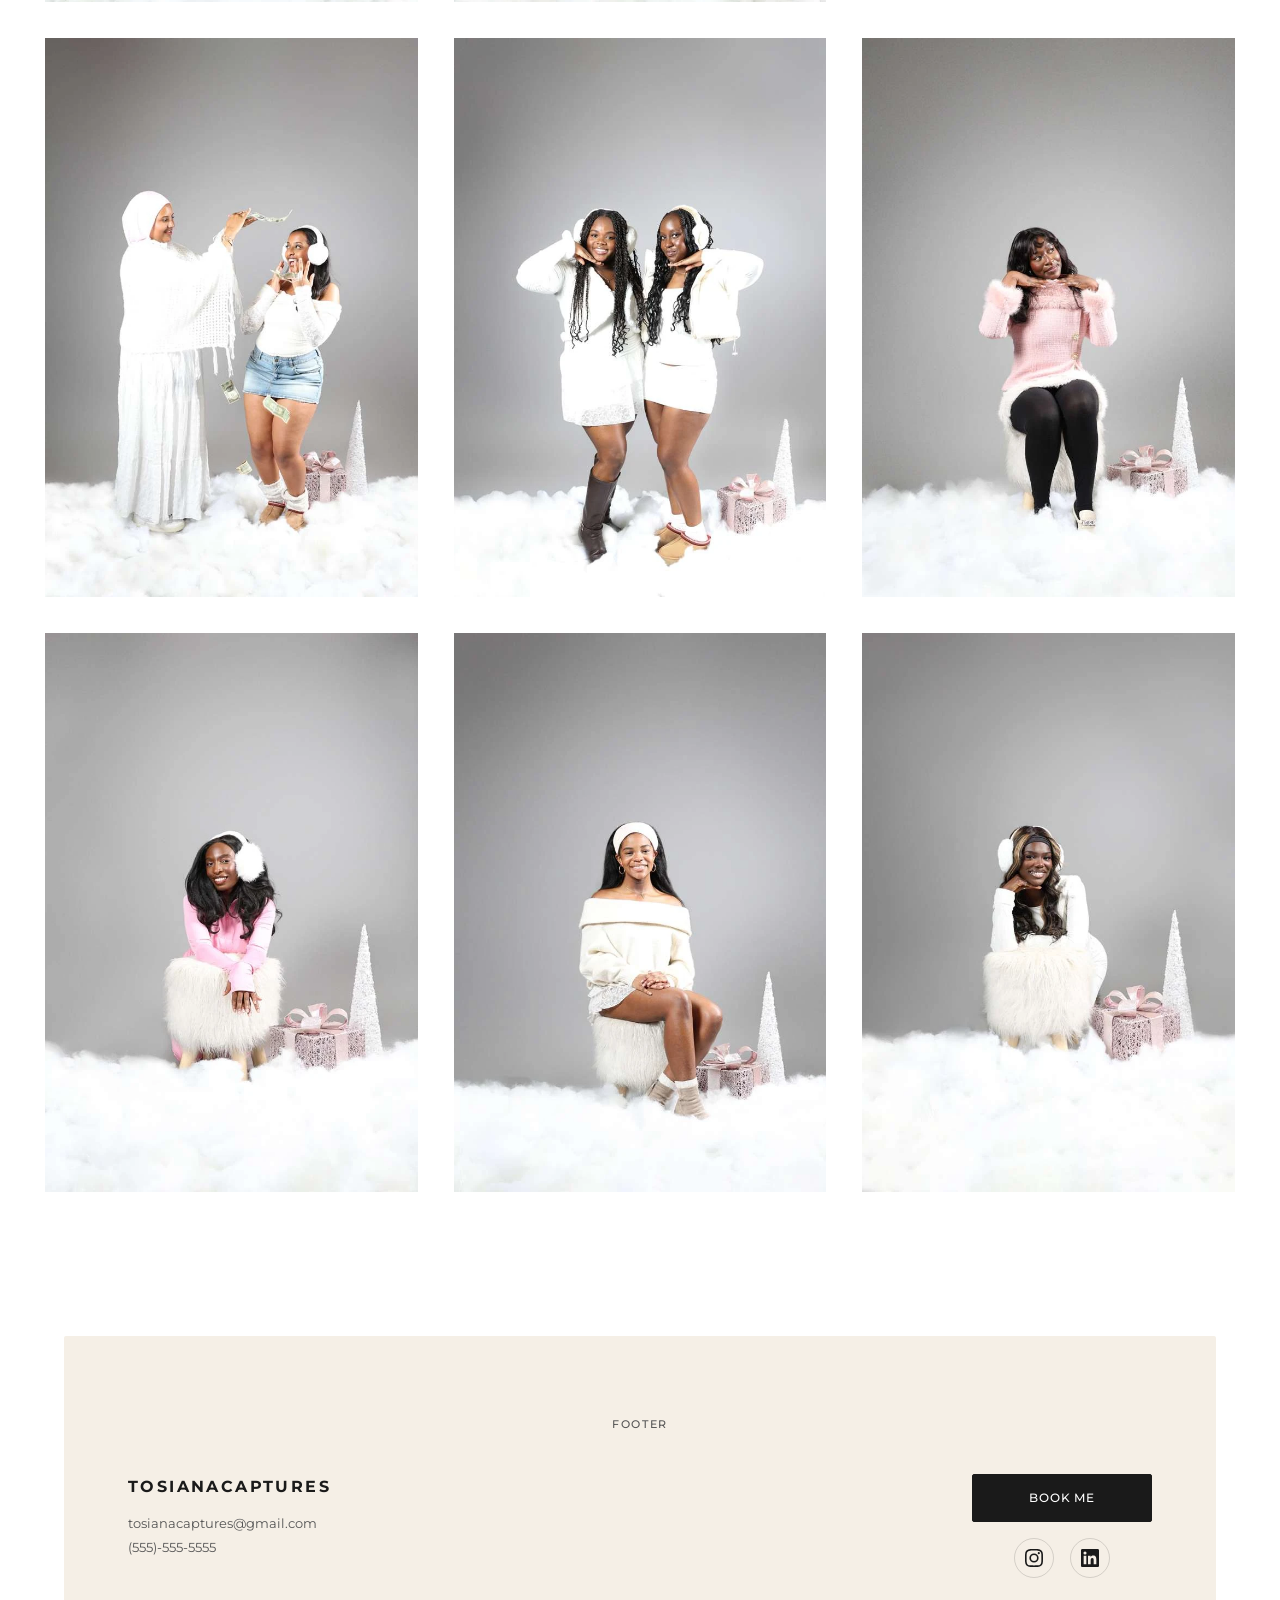
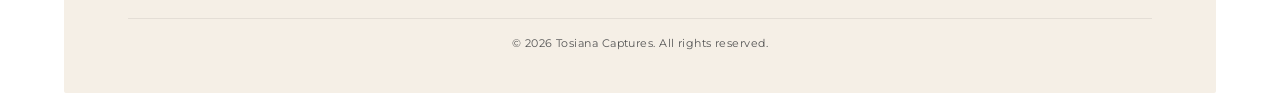
==== commit bb68f509: "Add Editorial photo gallery" ====
--- a/editorial.html
+++ b/editorial.html
@@ -7,8 +7,9 @@
   <link rel="preconnect" href="https://fonts.googleapis.com">
   <link rel="preconnect" href="https://fonts.gstatic.com" crossorigin>
   <link href="https://fonts.googleapis.com/css2?family=Montserrat:wght@300;400;500;600;700&display=swap" rel="stylesheet">
-  <link rel="stylesheet" href="styles.css?v=portfolio-pages-1">
+  <link rel="stylesheet" href="styles.css?v=grad-mobile-three-columns-4">
   <script src="navigation.js" defer></script>
+  <script src="grad-gallery.js?v=3" defer></script>
 </head>
 <body>
 
@@ -39,45 +40,170 @@
 
   <main>
   <!-- Editorial -->
-  <section class="section" id="editorial">
-    <h2 class="section__title">Editorial</h2>
-    <div class="portfolio__grid">
-      <div class="portfolio__item">
-        <div class="portfolio__placeholder">photo</div>
-        <div class="portfolio__overlay">
-          <span class="portfolio__overlay-text">View</span>
-        </div>
-      </div>
-      <div class="portfolio__item">
-        <div class="portfolio__placeholder">photo</div>
-        <div class="portfolio__overlay">
-          <span class="portfolio__overlay-text">View</span>
-        </div>
-      </div>
-      <div class="portfolio__item">
-        <div class="portfolio__placeholder">photo</div>
-        <div class="portfolio__overlay">
-          <span class="portfolio__overlay-text">View</span>
-        </div>
-      </div>
-      <div class="portfolio__item">
-        <div class="portfolio__placeholder">photo</div>
-        <div class="portfolio__overlay">
-          <span class="portfolio__overlay-text">View</span>
-        </div>
-      </div>
-      <div class="portfolio__item">
-        <div class="portfolio__placeholder">photo</div>
-        <div class="portfolio__overlay">
-          <span class="portfolio__overlay-text">View</span>
-        </div>
-      </div>
-      <div class="portfolio__item">
-        <div class="portfolio__placeholder">photo</div>
-        <div class="portfolio__overlay">
-          <span class="portfolio__overlay-text">View</span>
-        </div>
-      </div>
+  <section class="section grad-portfolio" id="editorial">
+    <div class="grad-gallery" aria-label="Editorial photography gallery">
+      <figure class="grad-gallery__item">
+        <img src="images/editorial/duo-portrait-under-green-tree-canopy.webp" alt="Duo portrait under green tree canopy" width="820" height="1024" loading="eager" decoding="async" fetchpriority="high">
+      </figure>
+      <figure class="grad-gallery__item">
+        <img src="images/editorial/denim-jacket-seated-woodland-portrait.webp" alt="Denim jacket seated woodland portrait" width="820" height="1024" loading="eager" decoding="async">
+      </figure>
+      <figure class="grad-gallery__item">
+        <img src="images/editorial/black-cardigan-floral-tie-woodland-portrait.webp" alt="Black cardigan floral tie woodland portrait" width="820" height="1024" loading="eager" decoding="async">
+      </figure>
+      <figure class="grad-gallery__item">
+        <img src="images/editorial/duo-portrait-brick-building-stairway.webp" alt="Duo portrait brick building stairway" width="820" height="1024" loading="eager" decoding="async">
+      </figure>
+      <figure class="grad-gallery__item">
+        <img src="images/editorial/black-cardigan-floral-tie-stairway-portrait.webp" alt="Black cardigan floral tie stairway portrait" width="820" height="1024" loading="lazy" decoding="async">
+      </figure>
+      <figure class="grad-gallery__item">
+        <img src="images/editorial/denim-jacket-portrait-by-metal-door.webp" alt="Denim jacket portrait by metal door" width="820" height="1024" loading="lazy" decoding="async">
+      </figure>
+      <figure class="grad-gallery__item">
+        <img src="images/editorial/black-tennis-outfit-racket-and-ball-portrait.webp" alt="Black tennis outfit racket and ball portrait" width="682" height="1024" loading="lazy" decoding="async">
+      </figure>
+      <figure class="grad-gallery__item">
+        <img src="images/editorial/navy-top-white-skirt-tennis-court-bench.webp" alt="Navy top white skirt tennis court bench" width="682" height="1024" loading="lazy" decoding="async">
+      </figure>
+      <figure class="grad-gallery__item">
+        <img src="images/editorial/red-haired-model-seated-by-court-fence.webp" alt="Red haired model seated by court fence" width="682" height="1024" loading="lazy" decoding="async">
+      </figure>
+      <figure class="grad-gallery__item">
+        <img src="images/editorial/blue-jersey-basketball-low-angle-hoop-portrait.webp" alt="Blue jersey basketball low angle hoop portrait" width="682" height="1024" loading="lazy" decoding="async">
+      </figure>
+      <figure class="grad-gallery__item">
+        <img src="images/editorial/miami-22-jersey-basketball-portrait.webp" alt="Miami 22 jersey basketball portrait" width="682" height="1024" loading="lazy" decoding="async">
+      </figure>
+      <figure class="grad-gallery__item">
+        <img src="images/editorial/laker-nets-jersey.webp" alt="Laker nets jersey" width="1067" height="1600" loading="lazy" decoding="async">
+      </figure>
+      <figure class="grad-gallery__item">
+        <img src="images/editorial/milan-jersey.webp" alt="Milan jersey" width="1067" height="1600" loading="lazy" decoding="async">
+      </figure>
+      <figure class="grad-gallery__item">
+        <img src="images/editorial/navy-soccer-jerseys-duo-overhead-turf-portrait.webp" alt="Navy soccer jerseys duo overhead turf portrait" width="682" height="1024" loading="lazy" decoding="async">
+      </figure>
+      <figure class="grad-gallery__item">
+        <img src="images/editorial/soccer-goal-portrait-framed-through-legs.webp" alt="Soccer goal portrait framed through legs" width="682" height="1024" loading="lazy" decoding="async">
+      </figure>
+      <figure class="grad-gallery__item">
+        <img src="images/editorial/navy-soccer-jersey-kneeling-by-goal.webp" alt="Navy soccer jersey kneeling by goal" width="682" height="1024" loading="lazy" decoding="async">
+      </figure>
+      <figure class="grad-gallery__item">
+        <img src="images/editorial/navy-and-black-soccer-jerseys-reclining-by-net.webp" alt="Navy and black soccer jerseys reclining by net" width="682" height="1024" loading="lazy" decoding="async">
+      </figure>
+      <figure class="grad-gallery__item">
+        <img src="images/editorial/black-soccer-jersey-kneeling-with-ball.webp" alt="Black soccer jersey kneeling with ball" width="682" height="1024" loading="lazy" decoding="async">
+      </figure>
+      <figure class="grad-gallery__item">
+        <img src="images/editorial/red-sweater-seated-with-soccer-ball.webp" alt="Red sweater seated with soccer ball" width="682" height="1024" loading="lazy" decoding="async">
+      </figure>
+      <figure class="grad-gallery__item">
+        <img src="images/editorial/white-and-red-jersey-seated-turf-portrait.webp" alt="White and red jersey seated turf portrait" width="780" height="1024" loading="lazy" decoding="async">
+      </figure>
+      <figure class="grad-gallery__item">
+        <img src="images/editorial/three-models-soccer-goal-group-portrait.webp" alt="Three models soccer goal group portrait" width="682" height="1024" loading="lazy" decoding="async">
+      </figure>
+      <figure class="grad-gallery__item">
+        <img src="images/editorial/red-haired-model-head-tilt-denim-portrait.webp" alt="Red haired model head tilt denim portrait" width="1067" height="1600" loading="lazy" decoding="async">
+      </figure>
+      <figure class="grad-gallery__item">
+        <img src="images/editorial/red-haired-model-full-body-denim-backdrop.webp" alt="Red haired model full body denim backdrop" width="1066" height="1600" loading="lazy" decoding="async">
+      </figure>
+      <figure class="grad-gallery__item">
+        <img src="images/editorial/red-haired-model-seated-denim-backdrop.webp" alt="Red haired model seated denim backdrop" width="1066" height="1600" loading="lazy" decoding="async">
+      </figure>
+      <figure class="grad-gallery__item">
+        <img src="images/editorial/white-shirt-blue-jeans-seated-side-profile.webp" alt="White shirt blue jeans seated side profile" width="732" height="1024" loading="lazy" decoding="async">
+      </figure>
+      <figure class="grad-gallery__item">
+        <img src="images/editorial/white-shirt-front-facing-gray-studio-portrait.webp" alt="White shirt front facing gray studio portrait" width="732" height="1024" loading="lazy" decoding="async">
+      </figure>
+      <figure class="grad-gallery__item">
+        <img src="images/editorial/white-shirt-blue-jeans-smiling-hand-on-cheek.webp" alt="White shirt blue jeans smiling hand on cheek" width="732" height="1024" loading="lazy" decoding="async">
+      </figure>
+      <figure class="grad-gallery__item">
+        <img src="images/editorial/black-blazer-smiling-hand-under-chin.webp" alt="Black blazer smiling hand under chin" width="682" height="1024" loading="lazy" decoding="async">
+      </figure>
+      <figure class="grad-gallery__item">
+        <img src="images/editorial/black-pantsuit-standing-white-studio-portrait.webp" alt="Black pantsuit standing white studio portrait" width="682" height="1024" loading="lazy" decoding="async">
+      </figure>
+      <figure class="grad-gallery__item">
+        <img src="images/editorial/black-pantsuit-seated-chair-full-body.webp" alt="Black pantsuit seated chair full body" width="682" height="1024" loading="lazy" decoding="async">
+      </figure>
+      <figure class="grad-gallery__item">
+        <img src="images/editorial/black-blazer-smiling-seated-portrait.webp" alt="Black blazer smiling seated portrait" width="682" height="1024" loading="lazy" decoding="async">
+      </figure>
+      <figure class="grad-gallery__item">
+        <img src="images/editorial/black-blazer-smiling-headshot.webp" alt="Black blazer smiling headshot" width="682" height="1024" loading="lazy" decoding="async">
+      </figure>
+      <figure class="grad-gallery__item">
+        <img src="images/editorial/black-blazer-smiling-hand-on-cheek-closeup.webp" alt="Black blazer smiling hand on cheek closeup" width="682" height="1024" loading="lazy" decoding="async">
+      </figure>
+      <figure class="grad-gallery__item">
+        <img src="images/editorial/denim-studio-portrait-red-heels.webp" alt="Denim studio portrait red heels" width="682" height="1024" loading="lazy" decoding="async">
+      </figure>
+      <figure class="grad-gallery__item">
+        <img src="images/editorial/denim-studio-seated-on-patchwork-jeans.webp" alt="Denim studio seated on patchwork jeans" width="1024" height="682" loading="lazy" decoding="async">
+      </figure>
+      <figure class="grad-gallery__item">
+        <img src="images/editorial/denim-vest-studio-portrait-red-necklace.webp" alt="Denim vest studio portrait red necklace" width="683" height="1024" loading="lazy" decoding="async">
+      </figure>
+      <figure class="grad-gallery__item">
+        <img src="images/editorial/three-models-by-lake.webp" alt="Three models by lake" width="682" height="1024" loading="lazy" decoding="async">
+      </figure>
+      <figure class="grad-gallery__item">
+        <img src="images/editorial/model-in-dress-looking-over-shoulder.webp" alt="Model in dress looking over shoulder" width="682" height="1024" loading="lazy" decoding="async">
+      </figure>
+      <figure class="grad-gallery__item">
+        <img src="images/editorial/model-with-white-blouse-hands-over-head.webp" alt="Model with white blouse hands over head" width="682" height="1024" loading="lazy" decoding="async">
+      </figure>
+      <figure class="grad-gallery__item">
+        <img src="images/editorial/model-in-dress-heels-laying-on-grass.webp" alt="Model in dress heels laying on grass" width="682" height="1024" loading="lazy" decoding="async">
+      </figure>
+      <figure class="grad-gallery__item">
+        <img src="images/editorial/model-with-apples.webp" alt="Model with apples" width="682" height="1024" loading="lazy" decoding="async">
+      </figure>
+      <figure class="grad-gallery__item">
+        <img src="images/editorial/two-models-leaning-on-tree.webp" alt="Two models leaning on tree" width="682" height="1024" loading="lazy" decoding="async">
+      </figure>
+      <figure class="grad-gallery__item">
+        <img src="images/editorial/four-models-in-snow-back-to-back.webp" alt="Four models in snow back to back" width="1066" height="1600" loading="lazy" decoding="async">
+      </figure>
+      <figure class="grad-gallery__item">
+        <img src="images/editorial/group-snow-photo.webp" alt="Group snow photo" width="819" height="1024" loading="lazy" decoding="async">
+      </figure>
+      <figure class="grad-gallery__item">
+        <img src="images/editorial/two-models-on-the-tool.webp" alt="Two models on the tool" width="820" height="1024" loading="lazy" decoding="async">
+      </figure>
+      <figure class="grad-gallery__item">
+        <img src="images/editorial/two-models-with-laptop-prop.webp" alt="Two models with laptop prop" width="819" height="1024" loading="lazy" decoding="async">
+      </figure>
+      <figure class="grad-gallery__item">
+        <img src="images/editorial/two-models-with-snow-prop.webp" alt="Two models with snow prop" width="819" height="1024" loading="lazy" decoding="async">
+      </figure>
+      <figure class="grad-gallery__item">
+        <img src="images/editorial/two-models-sitting-back-to-back-in-snow.webp" alt="Two models sitting back to back in snow" width="819" height="1024" loading="lazy" decoding="async">
+      </figure>
+      <figure class="grad-gallery__item">
+        <img src="images/editorial/two-models-with-money-prop.webp" alt="Two models with money prop" width="819" height="1024" loading="lazy" decoding="async">
+      </figure>
+      <figure class="grad-gallery__item">
+        <img src="images/editorial/two-models-in-white-dresses-with-ear-muff-prop.webp" alt="Two models in white dresses with ear muff prop" width="819" height="1024" loading="lazy" decoding="async">
+      </figure>
+      <figure class="grad-gallery__item">
+        <img src="images/editorial/model-in-pink-dress-on-tool.webp" alt="Model in pink dress on tool" width="819" height="1024" loading="lazy" decoding="async">
+      </figure>
+      <figure class="grad-gallery__item">
+        <img src="images/editorial/model-in-pink-with-white-ear-muffs-and-gift.webp" alt="Model in pink with white ear muffs and gift" width="819" height="1024" loading="lazy" decoding="async">
+      </figure>
+      <figure class="grad-gallery__item">
+        <img src="images/editorial/model-sitting-on-tool-with-white-headband.webp" alt="Model sitting on tool with white headband" width="819" height="1024" loading="lazy" decoding="async">
+      </figure>
+      <figure class="grad-gallery__item">
+        <img src="images/editorial/model-with-gift-prop-with-white-dress.webp" alt="Model with gift prop with white dress" width="819" height="1024" loading="lazy" decoding="async">
+      </figure>
     </div>
   </section>
   </main>
--- a/styles.css
+++ b/styles.css
@@ -222,6 +222,78 @@
 }
 
 /* ── Portfolio ── */
+
+.section.grad-portfolio {
+  background: var(--bg-white);
+  width: 100%;
+  max-width: none;
+  margin: 0 auto;
+  padding: 2.5rem clamp(16px, 3.5vw, 64px) 3rem;
+  border-radius: 0;
+}
+
+.grad-gallery {
+  --gallery-gap: clamp(20px, 2.8vw, 40px);
+  display: grid;
+  grid-template-columns: repeat(3, minmax(0, 1fr));
+  gap: var(--gallery-gap);
+  align-items: start;
+}
+
+.grad-gallery__item {
+  margin: 0;
+  min-width: 0;
+}
+
+.grad-gallery__item img {
+  width: 100%;
+  height: auto;
+  aspect-ratio: 2 / 3;
+  object-fit: cover;
+  display: block;
+}
+
+.grad-gallery--reveal .grad-gallery__item img {
+  opacity: 0;
+  transform: translateY(36px);
+  transition: opacity 800ms ease, transform 900ms cubic-bezier(0.2, 0.65, 0.3, 1);
+}
+
+.grad-gallery--reveal .grad-gallery__item.is-visible img {
+  opacity: 1;
+  transform: none;
+}
+
+@media (prefers-reduced-motion: reduce) {
+  .grad-gallery--reveal .grad-gallery__item img {
+    opacity: 1;
+    transform: none;
+    transition: none;
+  }
+}
+
+@media (max-width: 1024px) {
+  .grad-gallery {
+    grid-template-columns: repeat(3, minmax(0, 1fr));
+    --gallery-gap: 20px;
+  }
+}
+
+@media (max-width: 768px) {
+  .grad-gallery {
+    --gallery-gap: 10px;
+  }
+
+  .section.grad-portfolio {
+    padding: 1.25rem 12px 2rem;
+  }
+}
+
+@media (max-width: 480px) {
+  .grad-gallery {
+    --gallery-gap: 8px;
+  }
+}
 
 .portfolio__grid {
   display: grid;
